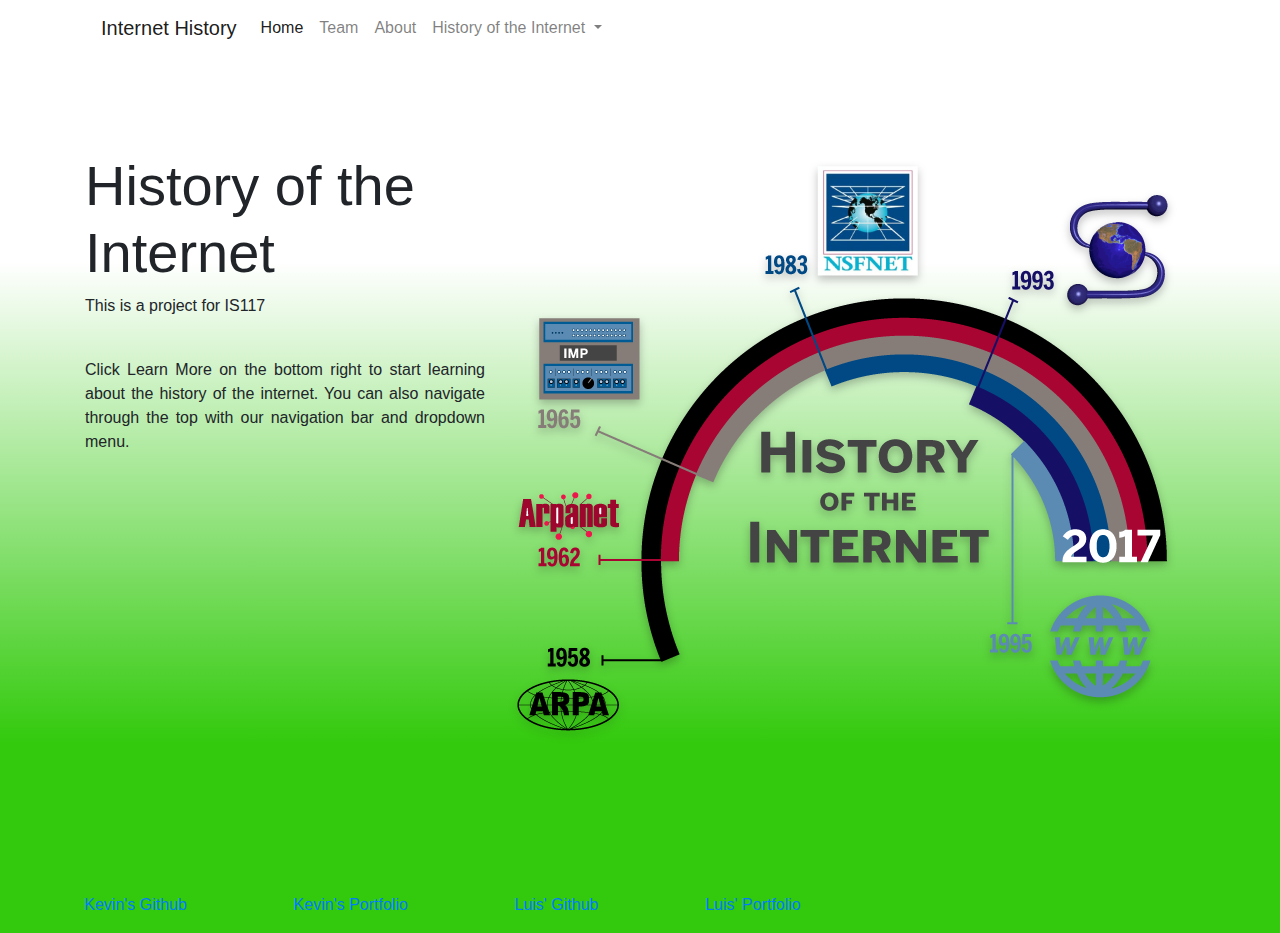
==== docs/index.html @ 04548b72 "task: added footer, call to action" ====
<!doctype html>
<html lang="en">
<head>
    <!-- Required meta tags -->
    <meta charset="utf-8">
    <meta name="viewport" content="width=device-width, initial-scale=1, shrink-to-fit=no">

    <!-- Bootstrap CSS -->
    <link rel="stylesheet" href="https://stackpath.bootstrapcdn.com/bootstrap/4.5.2/css/bootstrap.min.css" integrity="sha384-JcKb8q3iqJ61gNV9KGb8thSsNjpSL0n8PARn9HuZOnIxN0hoP+VmmDGMN5t9UJ0Z" crossorigin="anonymous">

    <style>
        .button {
            border: none;
            color: white;
            padding: 15px 48px;
            text-align: center;
            text-decoration: none;
            display: inline-block;
            font-size: 16px;
            margin: 10px 1350px;
            cursor: pointer;
        }

        .button1 {background-color: #306EFF;}

        body
        {
            background: #33CA0D linear-gradient(180deg, #FFFFFF 28.13%, rgba(255, 255, 255, 0) 79.69%) no-repeat center center;
        }

        img {
            float: right;
            margin: 5px;
            border-radius: 5px;
            filter: drop-shadow(0px 4px 4px rgba(0, 0, 0, 0.25));
        }

        p
        {
            text-align: justify;
        }
        .p1{
            text-align: center;
            margin-right: 395px;
        }
    </style>

    <title>Home</title>
</head>

<body>
<div class="container">
    <nav class="navbar navbar-expand-lg navbar-light bg-transparent">
        <a class="navbar-brand" >Internet History</a>
        <button class="navbar-toggler" type="button" data-toggle="collapse" data-target="#navbarNav" aria-controls="navbarNav" aria-expanded="false" aria-label="Toggle navigation">
            <span class="navbar-toggler-icon"></span>
        </button>
        <div class="collapse navbar-collapse" id="navbarNav">
            <ul class="navbar-nav">
                <li class="nav-item active">
                    <a class="nav-link" href="index.html">Home <span class="sr-only">(current)</span></a>
                </li>
                <li class="nav-item">
                    <a class="nav-link" href="team.html">Team</a>
                </li>
                <li class="nav-item">
                    <a class="nav-link" href="about.html">About</a>
                </li>
                <li class="nav-item dropdown">
                    <a class="nav-link dropdown-toggle" href="#" id="navbarDropdownMenuLink" role="button" data-toggle="dropdown" aria-haspopup="true" aria-expanded="false">
                        History of the Internet
                    </a>
                    <div class="dropdown-menu" aria-labelledby="navbarDropdownMenuLink">
                        <a class="dropdown-item" href="invention.html">The Invention of the Internet</a>
                        <a class="dropdown-item" href="browser_wars.html">Browser Wars</a>
                        <a class="dropdown-item" href="internet_search.html">Internet Search</a>
                        <a class="dropdown-item" href="dot_com.html">Dot Com Bubble</a>
                        <a class="dropdown-item" href="people.html">Important People</a>
                    </div>
                </li>
            </ul>
        </div>
    </nav>

    <br>
    <br>
    <br>
    <br>

    <div>

        <div class="square">
            <div>
                <img src="home.png">
            </div>

        </div>

       <h2 class="display-4"> <b>History of the Internet</b></h2>
        <p>This is a project for IS117</p>
        <br>

        <p>
            Click Learn More on the bottom right to start learning about the history of the internet. You can also navigate through the top with our navigation bar and dropdown menu.
        </p>



    </div>
</div>

<div>
    <a href="browser_wars.html" class="button button1">Next</a>
</div>
<br>
<br>
<br>
<footer>
    <p class="p1"> <a href="https://github.com/km759">Kevin's Github</a> &nbsp;&nbsp;&nbsp;&nbsp;&nbsp;&nbsp;&nbsp;&nbsp;&nbsp;&nbsp;&nbsp;&nbsp;&nbsp;&nbsp;&nbsp;&nbsp;&nbsp;&nbsp;&nbsp;&nbsp;&nbsp;&nbsp; <a href="https://github.com/km759">Kevin's Portfolio</a> &nbsp;&nbsp;&nbsp;&nbsp;&nbsp;&nbsp;&nbsp;&nbsp;&nbsp;&nbsp;&nbsp;&nbsp;&nbsp;&nbsp;&nbsp;&nbsp;&nbsp;&nbsp;&nbsp;&nbsp;&nbsp;&nbsp; <a href="https://github.com/km759">Luis' Github</a> &nbsp;&nbsp;&nbsp;&nbsp;&nbsp;&nbsp;&nbsp;&nbsp;&nbsp;&nbsp;&nbsp;&nbsp;&nbsp;&nbsp;&nbsp;&nbsp;&nbsp;&nbsp;&nbsp;&nbsp;&nbsp;&nbsp; <a href="https://github.com/km759">Luis' Portfolio</a></p>
</footer>
<!-- Optional JavaScript -->
<!-- jQuery first, then Popper.js, then Bootstrap JS -->
<script src="https://code.jquery.com/jquery-3.5.1.slim.min.js" integrity="sha384-DfXdz2htPH0lsSSs5nCTpuj/zy4C+OGpamoFVy38MVBnE+IbbVYUew+OrCXaRkfj" crossorigin="anonymous"></script>
<script src="https://cdn.jsdelivr.net/npm/popper.js@1.16.1/dist/umd/popper.min.js" integrity="sha384-9/reFTGAW83EW2RDu2S0VKaIzap3H66lZH81PoYlFhbGU+6BZp6G7niu735Sk7lN" crossorigin="anonymous"></script>
<script src="https://stackpath.bootstrapcdn.com/bootstrap/4.5.2/js/bootstrap.min.js" integrity="sha384-B4gt1jrGC7Jh4AgTPSdUtOBvfO8shuf57BaghqFfPlYxofvL8/KUEfYiJOMMV+rV" crossorigin="anonymous"></script>
</body>

</html>
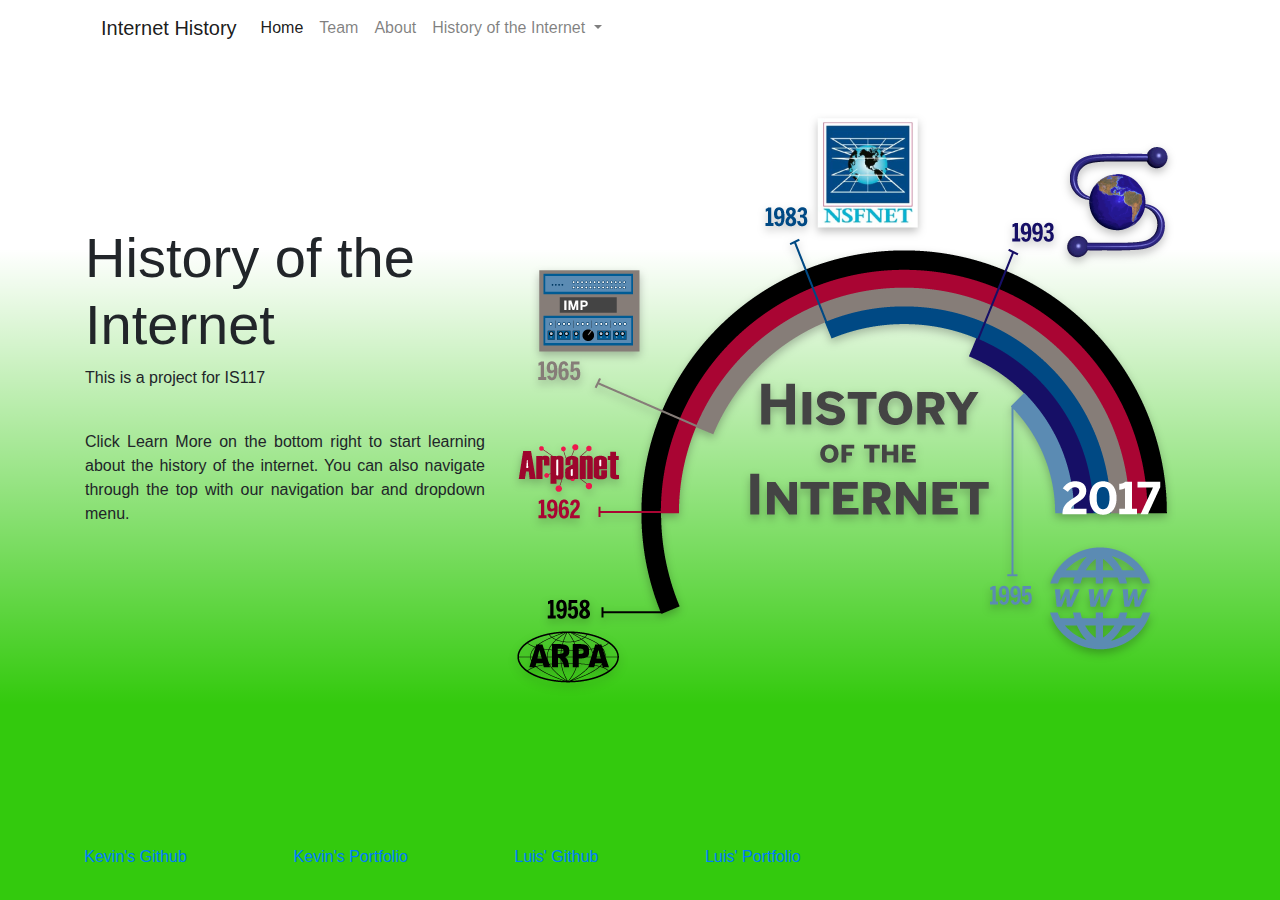
==== commit 75963bae: "Fixed home page to look better." ====
--- a/docs/index.html
+++ b/docs/index.html
@@ -84,8 +84,6 @@
 
     <br>
     <br>
-    <br>
-    <br>
 
     <div>
 
@@ -95,7 +93,11 @@
             </div>
 
         </div>
-
+        <br>
+        <br>
+        <br>
+        <br>
+        <br>
        <h2 class="display-4"> <b>History of the Internet</b></h2>
         <p>This is a project for IS117</p>
         <br>
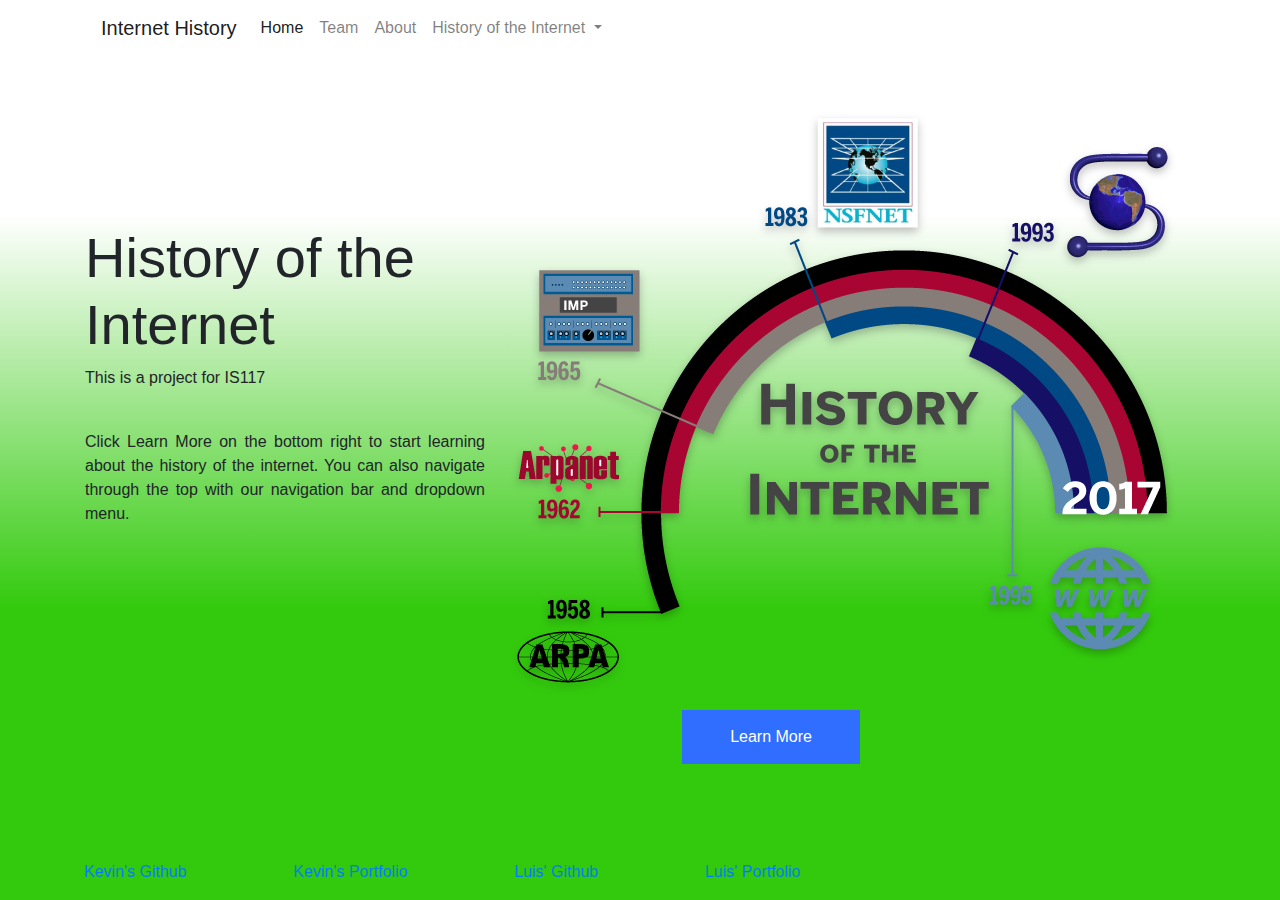
==== commit 9072f143: "task: fixed footer, call to action" ====
--- a/docs/index.html
+++ b/docs/index.html
@@ -17,8 +17,9 @@
             text-decoration: none;
             display: inline-block;
             font-size: 16px;
-            margin: 10px 1350px;
+            margin-right: 420px;
             cursor: pointer;
+            float: right;
         }
 
         .button1 {background-color: #306EFF;}
@@ -110,14 +111,12 @@
 
     </div>
 </div>
+<br><br><br><br><br><br><br>
+<div>
+    <a href="invention.html" class="button button1">Learn More</a>
+</div>
 
-<div>
-    <a href="browser_wars.html" class="button button1">Next</a>
-</div>
-<br>
-<br>
-<br>
-<footer>
+<footer class="fixed-bottom">
     <p class="p1"> <a href="https://github.com/km759">Kevin's Github</a> &nbsp;&nbsp;&nbsp;&nbsp;&nbsp;&nbsp;&nbsp;&nbsp;&nbsp;&nbsp;&nbsp;&nbsp;&nbsp;&nbsp;&nbsp;&nbsp;&nbsp;&nbsp;&nbsp;&nbsp;&nbsp;&nbsp; <a href="https://github.com/km759">Kevin's Portfolio</a> &nbsp;&nbsp;&nbsp;&nbsp;&nbsp;&nbsp;&nbsp;&nbsp;&nbsp;&nbsp;&nbsp;&nbsp;&nbsp;&nbsp;&nbsp;&nbsp;&nbsp;&nbsp;&nbsp;&nbsp;&nbsp;&nbsp; <a href="https://github.com/km759">Luis' Github</a> &nbsp;&nbsp;&nbsp;&nbsp;&nbsp;&nbsp;&nbsp;&nbsp;&nbsp;&nbsp;&nbsp;&nbsp;&nbsp;&nbsp;&nbsp;&nbsp;&nbsp;&nbsp;&nbsp;&nbsp;&nbsp;&nbsp; <a href="https://github.com/km759">Luis' Portfolio</a></p>
 </footer>
 <!-- Optional JavaScript -->
